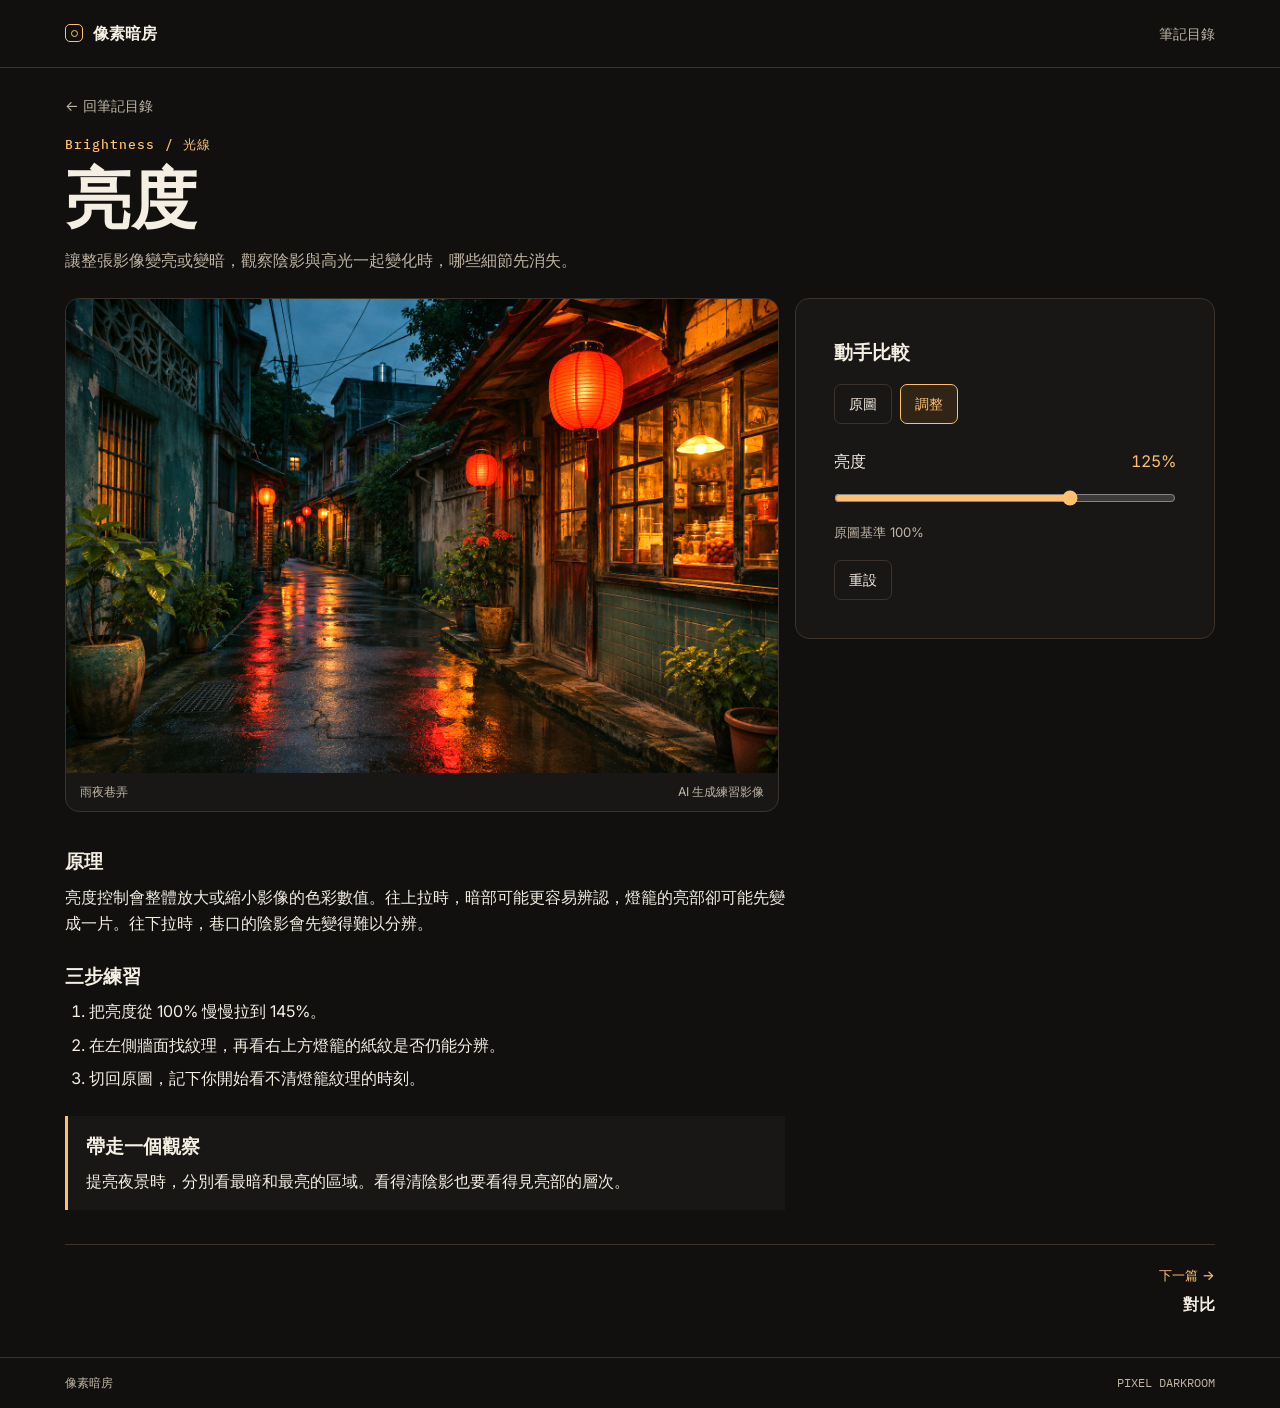
==== docs/notes/brightness/index.html @ b3c264ed "Add docs/notes/brightness files" ====
<!doctype html>
<html lang="zh-Hant">
<head>
  <meta charset="utf-8">
  <meta name="viewport" content="width=device-width, initial-scale=1">
  <meta name="description" content="讓整張影像變亮或變暗，觀察陰影與高光一起變化時，哪些細節先消失。">
  <meta name="theme-color" content="#11100f">
  <title>亮度｜像素暗房</title>
  <link rel="stylesheet" href="../../assets/style.css">
  <script defer src="../../assets/app.js"></script>
</head>
<body>
  <a class="skip" href="#main">跳到主要內容</a>
  <header class="site-header"><div class="wrap bar">
    <a class="brand" href="../../index.html"><span class="brand-mark" aria-hidden="true"></span>像素暗房</a>
    <a class="muted header-link" href="../../index.html#notes">筆記目錄</a>
  </div></header>
  <main id="main" class="wrap">
    <a class="back" href="../../index.html#notes">← 回筆記目錄</a>
    <header class="article-header">
      <p class="eyebrow mono">Brightness / 光線</p>
      <h1>亮度</h1>
      <p class="description">讓整張影像變亮或變暗，觀察陰影與高光一起變化時，哪些細節先消失。</p>
    </header>
    <section class="lab" data-lab="brightness" aria-labelledby="lab-title">
      <figure>
        <img src="../../assets/rainy-alley.jpg" alt="雨夜巷弄，紅燈籠和店內暖光倒映在濕地上。" width="1536" height="1024">
        <figcaption><span>雨夜巷弄</span><span>AI 生成練習影像</span></figcaption>
      </figure>
      <div class="controls">
        <h2 id="lab-title">動手比較</h2>
        <div class="filters" role="group" aria-label="比較影像">
          <button type="button" data-view="original" aria-pressed="false">原圖</button>
          <button type="button" data-view="adjusted" aria-pressed="true">調整</button>
        </div>
        <div class="slider-line"><label for="setting">亮度</label><output for="setting">125%</output></div>
        <input id="setting" type="range" min="55" max="155" value="125">
        <p class="muted baseline">原圖基準 100%</p>
        <button type="button" data-reset>重設</button>
        <noscript><p>啟用 JavaScript 即可調整影像。</p></noscript>
      </div>
    </section>
    <div class="reading">
      <section><h2>原理</h2><p>亮度控制會整體放大或縮小影像的色彩數值。往上拉時，暗部可能更容易辨認，燈籠的亮部卻可能先變成一片。往下拉時，巷口的陰影會先變得難以分辨。</p></section>
      <section><h2>三步練習</h2><ol><li>把亮度從 100% 慢慢拉到 145%。</li><li>在左側牆面找紋理，再看右上方燈籠的紙紋是否仍能分辨。</li><li>切回原圖，記下你開始看不清燈籠紋理的時刻。</li></ol></section>
      <section class="takeaway"><h2>帶走一個觀察</h2><p>提亮夜景時，分別看最暗和最亮的區域。看得清陰影也要看得見亮部的層次。</p></section>
    </div>
    <nav class="adjacent" aria-label="其他筆記">
      <span></span>
      <a href="../../notes/contrast/index.html"><small>下一篇 →</small>對比</a>
    </nav></main>
  <footer class="site-footer"><div class="wrap bar"><span>像素暗房</span><span class="mono">PIXEL DARKROOM</span></div></footer>
</body>
</html>
---- docs/assets/style.css ----
@import url('https://fonts.googleapis.com/css2?family=IBM+Plex+Mono:wght@400;500&family=Inter:wght@400;500;600;700;800&display=swap');

:root {
  color-scheme: dark;
  --bg: #11100f;
  --panel: #191715;
  --panel-hover: #201c18;
  --ink: #f4eee3;
  --muted: #c0b5a6;
  --accent: #ffc06d;
  --line: #3b332b;
  --radius: 14px;
  --space: clamp(18px, 3vw, 38px);
  font-family: Inter, "Noto Sans TC", "Microsoft JhengHei", sans-serif;
}

*, *::before, *::after { box-sizing: border-box; }
[hidden] { display: none !important; }
body { margin: 0; background: var(--bg); color: var(--ink); line-height: 1.65; }
a { color: inherit; text-decoration: none; }
img { display: block; width: 100%; height: auto; }
figure, p, h1, h2, h3 { margin: 0; }
button, input { font: inherit; }
button { cursor: pointer; }
:focus-visible { outline: 3px solid var(--accent); outline-offset: 4px; }
.wrap { width: min(1150px, calc(100% - var(--space) * 2)); margin-inline: auto; }
.bar { display: flex; align-items: center; justify-content: space-between; gap: 12px; }
.mono { font-family: "IBM Plex Mono", "Microsoft JhengHei", monospace; }
.muted, .description { color: var(--muted); }
.skip { position: fixed; top: 8px; left: 8px; padding: 8px 14px; background: var(--bg); transform: translateY(-180%); z-index: 5; }
.skip:focus { transform: none; }

.site-header { border-bottom: 1px solid var(--line); }
.site-header .bar { min-height: 67px; }
.brand { display: inline-flex; gap: 10px; align-items: center; font-weight: 800; }
.brand-mark { width: 18px; height: 18px; border: 1.5px solid var(--accent); border-radius: 5px; display: grid; place-items: center; }
.brand-mark::after { content: ""; width: 7px; height: 7px; border: 1.5px solid var(--accent); border-radius: 50%; }
.header-link { font-size: .9rem; }
.header-link:hover, .back:hover { color: var(--accent); }

.hero { display: grid; grid-template-columns: .8fr 1.2fr; gap: clamp(28px, 5vw, 75px); padding-block: clamp(38px, 7vw, 92px) clamp(32px, 6vw, 72px); align-items: center; }
.hero h1 { font-size: clamp(3.25rem, 6.25vw, 5.65rem); line-height: 1.12; font-weight: 800; letter-spacing: -.065em; margin-block: 12px 18px; }
.hero h1 span { color: var(--accent); }
.eyebrow { color: var(--accent); font-size: .82rem; font-weight: 500; letter-spacing: .08em; }
.intro { font-size: clamp(1.05rem, 2vw, 1.35rem); font-weight: 700; margin-bottom: 8px; }
.hero .description { max-width: 31ch; }
.primary { display: inline-flex; align-items: center; gap: 21px; margin-top: 26px; padding: 9px 16px; border-radius: 7px; color: #211509; background: var(--accent); font-weight: 700; }
.primary:hover { background: #ffdaaa; }
figure { overflow: hidden; background: var(--panel); border: 1px solid var(--line); border-radius: var(--radius); }
.hero-photo img { aspect-ratio: 1.72; object-fit: cover; }
figcaption { display: flex; flex-wrap: wrap; justify-content: space-between; gap: 4px 15px; padding: 9px 14px; color: var(--muted); font-size: .76rem; }

.catalog { padding-block: 26px 62px; border-top: 1px solid var(--line); }
.catalog-head { display: flex; align-items: baseline; justify-content: space-between; gap: 14px; }
.catalog-head h2 { font-size: clamp(1.6rem, 3vw, 2.15rem); line-height: 1.25; }
#result-count { color: var(--muted); font-size: .85rem; }
.filters { display: flex; flex-wrap: wrap; gap: 8px; margin-block: 16px; }
.filters button, [data-reset] { border: 1px solid var(--line); border-radius: 7px; background: var(--panel); color: var(--ink); padding: 7px 14px; font-size: .9rem; }
.filters button:hover, [data-reset]:hover { border-color: var(--accent); }
.filters button[aria-pressed="true"] { color: var(--accent); border-color: var(--accent); background: #302416; }
.card-grid { display: grid; grid-template-columns: repeat(3, minmax(0, 1fr)); gap: 14px; }
.card { position: relative; min-width: 0; padding: 20px; background: var(--panel); border: 1px solid var(--line); border-radius: var(--radius); }
.card:hover, .card:focus-within { background: var(--panel-hover); border-color: var(--accent); }
.card .eyebrow span { color: var(--muted); }
.card h3 { font-size: 1.6rem; line-height: 1.3; margin-block: 7px 10px; }
.card h3 span { position: absolute; top: 15px; right: 17px; color: var(--accent); font-size: 1.05rem; }
.card a::after { content: ""; position: absolute; inset: 0; }
.card .description { font-size: .93rem; }
.site-footer { border-top: 1px solid var(--line); color: var(--muted); font-size: .75rem; padding-block: 15px; }

.back { display: inline-block; margin-top: 26px; color: var(--muted); font-size: .9rem; }
.article-header { margin-block: 16px 24px; }
.article-header h1 { font-size: clamp(2.7rem, 5.5vw, 4.1rem); line-height: 1.13; margin-block: 5px 12px; }
.lab { display: grid; grid-template-columns: 1.7fr 1fr; gap: 16px; align-items: start; }
.controls { background: var(--panel); padding: var(--space); border: 1px solid var(--line); border-radius: var(--radius); }
.controls h2, .reading h2 { font-size: 1.2rem; }
.slider-line { display: flex; justify-content: space-between; align-items: center; gap: 12px; margin-top: 24px; }
output { font-variant-numeric: tabular-nums; color: var(--accent); }
input[type="range"] { display: block; width: 100%; margin: 8px 0; min-height: 32px; accent-color: var(--accent); }
.baseline { font-size: .82rem; margin-bottom: 16px; }
.reading { display: grid; gap: 24px; max-width: 72ch; margin-block: 34px; }
.reading h2 { margin-bottom: 6px; }
.reading ol { margin-block: 0; padding-inline-start: 1.5em; }
.reading li + li { margin-top: 7px; }
.takeaway { border-left: 3px solid var(--accent); background: var(--panel); padding: 15px 18px; }
.adjacent { border-top: 1px solid var(--line); padding-block: 20px 40px; display: flex; justify-content: space-between; gap: 12px; }
.adjacent a { display: grid; gap: 4px; font-weight: 700; }
.adjacent a:last-child { text-align: right; }
.adjacent small { color: var(--accent); font-weight: 500; }

@media (max-width: 740px) {
  .hero, .card-grid, .lab { grid-template-columns: 1fr; }
  .hero .description { max-width: 45ch; }
  .catalog { padding-bottom: 35px; }
  .hero-photo img { aspect-ratio: 1.5; }
}
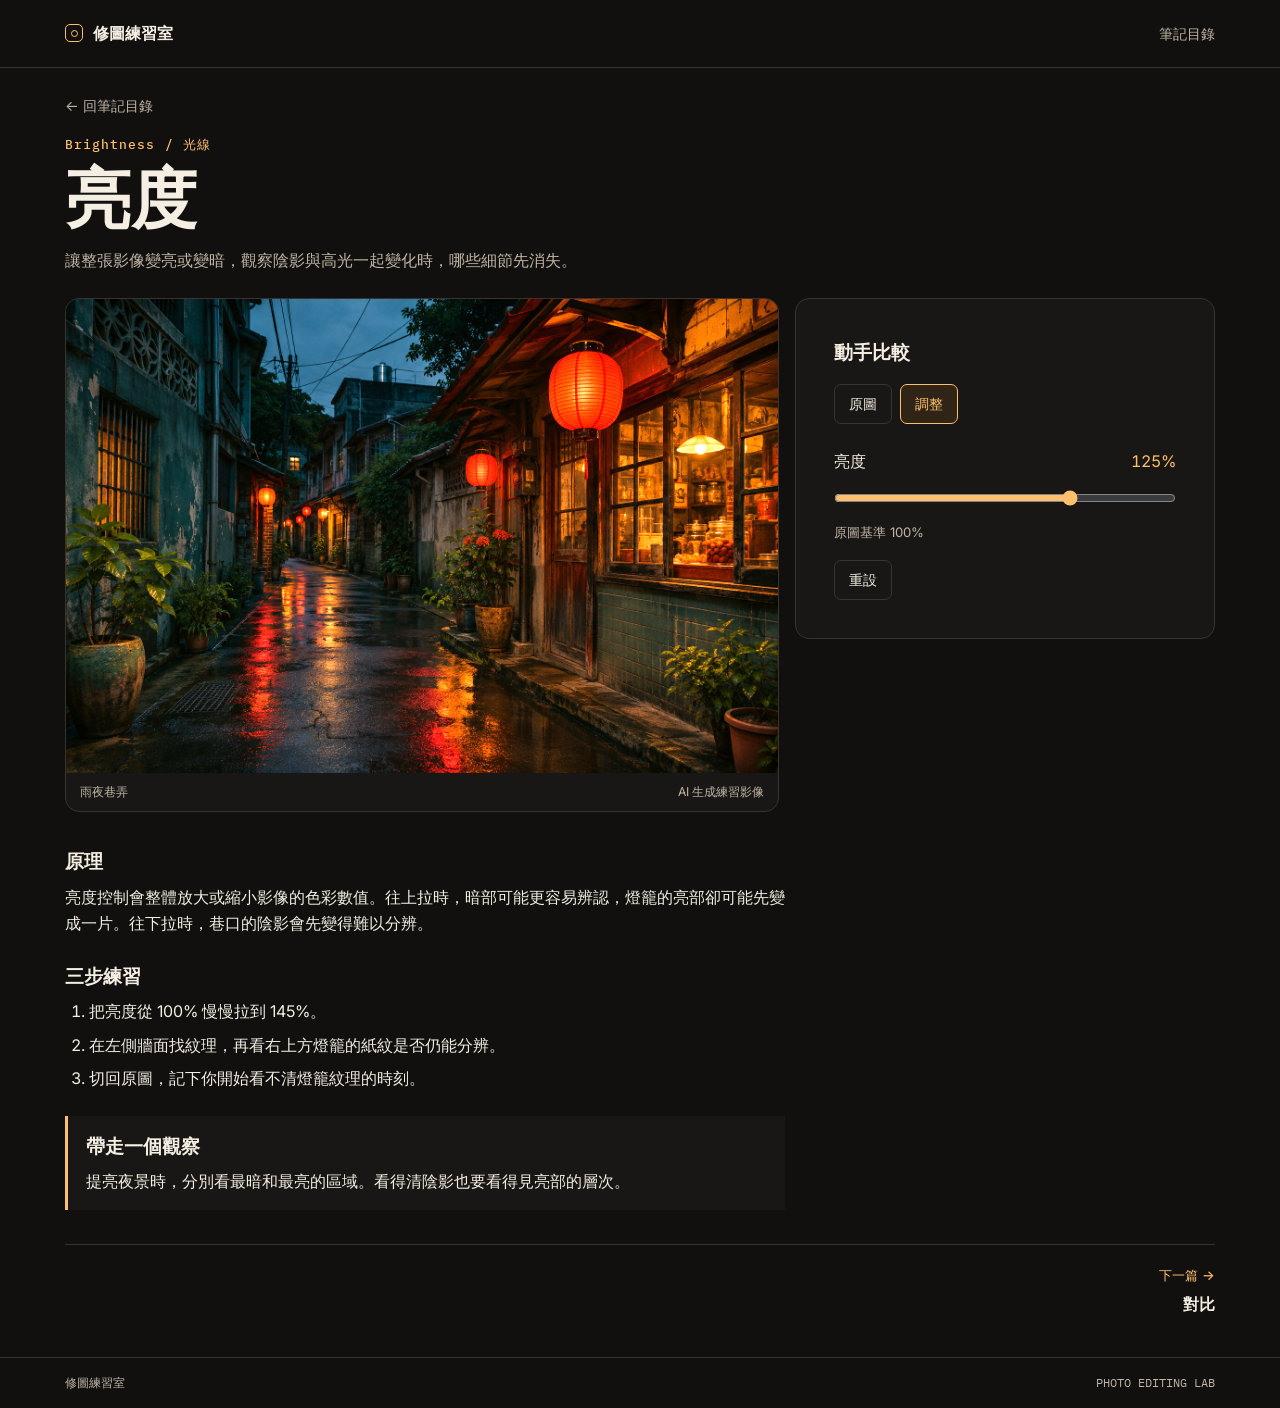
==== commit 4d8a71fa: "Rename project to Photo Editing Lab" ====
--- a/docs/notes/brightness/index.html
+++ b/docs/notes/brightness/index.html
@@ -5,14 +5,14 @@
   <meta name="viewport" content="width=device-width, initial-scale=1">
   <meta name="description" content="讓整張影像變亮或變暗，觀察陰影與高光一起變化時，哪些細節先消失。">
   <meta name="theme-color" content="#11100f">
-  <title>亮度｜像素暗房</title>
+  <title>亮度｜修圖練習室</title>
   <link rel="stylesheet" href="../../assets/style.css">
   <script defer src="../../assets/app.js"></script>
 </head>
 <body>
   <a class="skip" href="#main">跳到主要內容</a>
   <header class="site-header"><div class="wrap bar">
-    <a class="brand" href="../../index.html"><span class="brand-mark" aria-hidden="true"></span>像素暗房</a>
+    <a class="brand" href="../../index.html"><span class="brand-mark" aria-hidden="true"></span>修圖練習室</a>
     <a class="muted header-link" href="../../index.html#notes">筆記目錄</a>
   </div></header>
   <main id="main" class="wrap">
@@ -49,6 +49,6 @@
       <span></span>
       <a href="../../notes/contrast/index.html"><small>下一篇 →</small>對比</a>
     </nav></main>
-  <footer class="site-footer"><div class="wrap bar"><span>像素暗房</span><span class="mono">PIXEL DARKROOM</span></div></footer>
+  <footer class="site-footer"><div class="wrap bar"><span>修圖練習室</span><span class="mono">PHOTO EDITING LAB</span></div></footer>
 </body>
 </html>
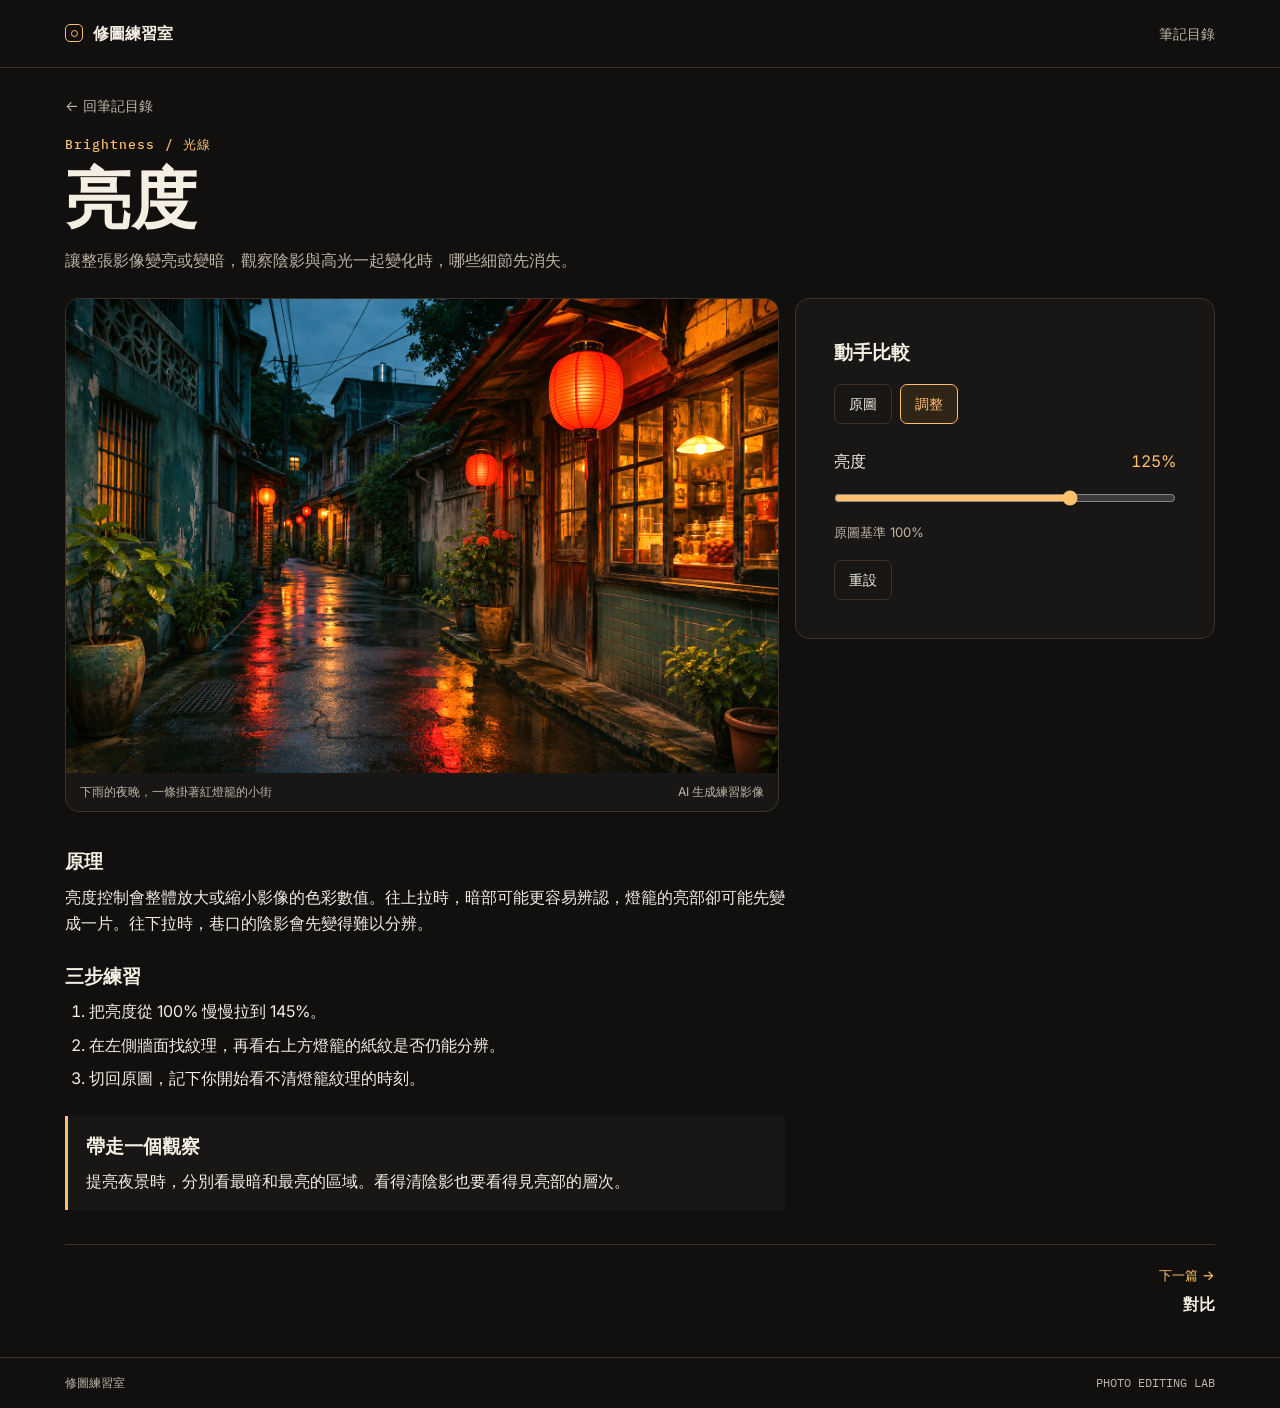
==== commit e7465c7e: "Use plain language for the practice photo caption" ====
--- a/docs/notes/brightness/index.html
+++ b/docs/notes/brightness/index.html
@@ -24,8 +24,8 @@
     </header>
     <section class="lab" data-lab="brightness" aria-labelledby="lab-title">
       <figure>
-        <img src="../../assets/rainy-alley.jpg" alt="雨夜巷弄，紅燈籠和店內暖光倒映在濕地上。" width="1536" height="1024">
-        <figcaption><span>雨夜巷弄</span><span>AI 生成練習影像</span></figcaption>
+        <img src="../../assets/rainy-alley.jpg" alt="下雨的夜晚，紅燈籠和店裡的燈光倒映在小街的路面上。" width="1536" height="1024">
+        <figcaption><span>下雨的夜晚，一條掛著紅燈籠的小街</span><span>AI 生成練習影像</span></figcaption>
       </figure>
       <div class="controls">
         <h2 id="lab-title">動手比較</h2>
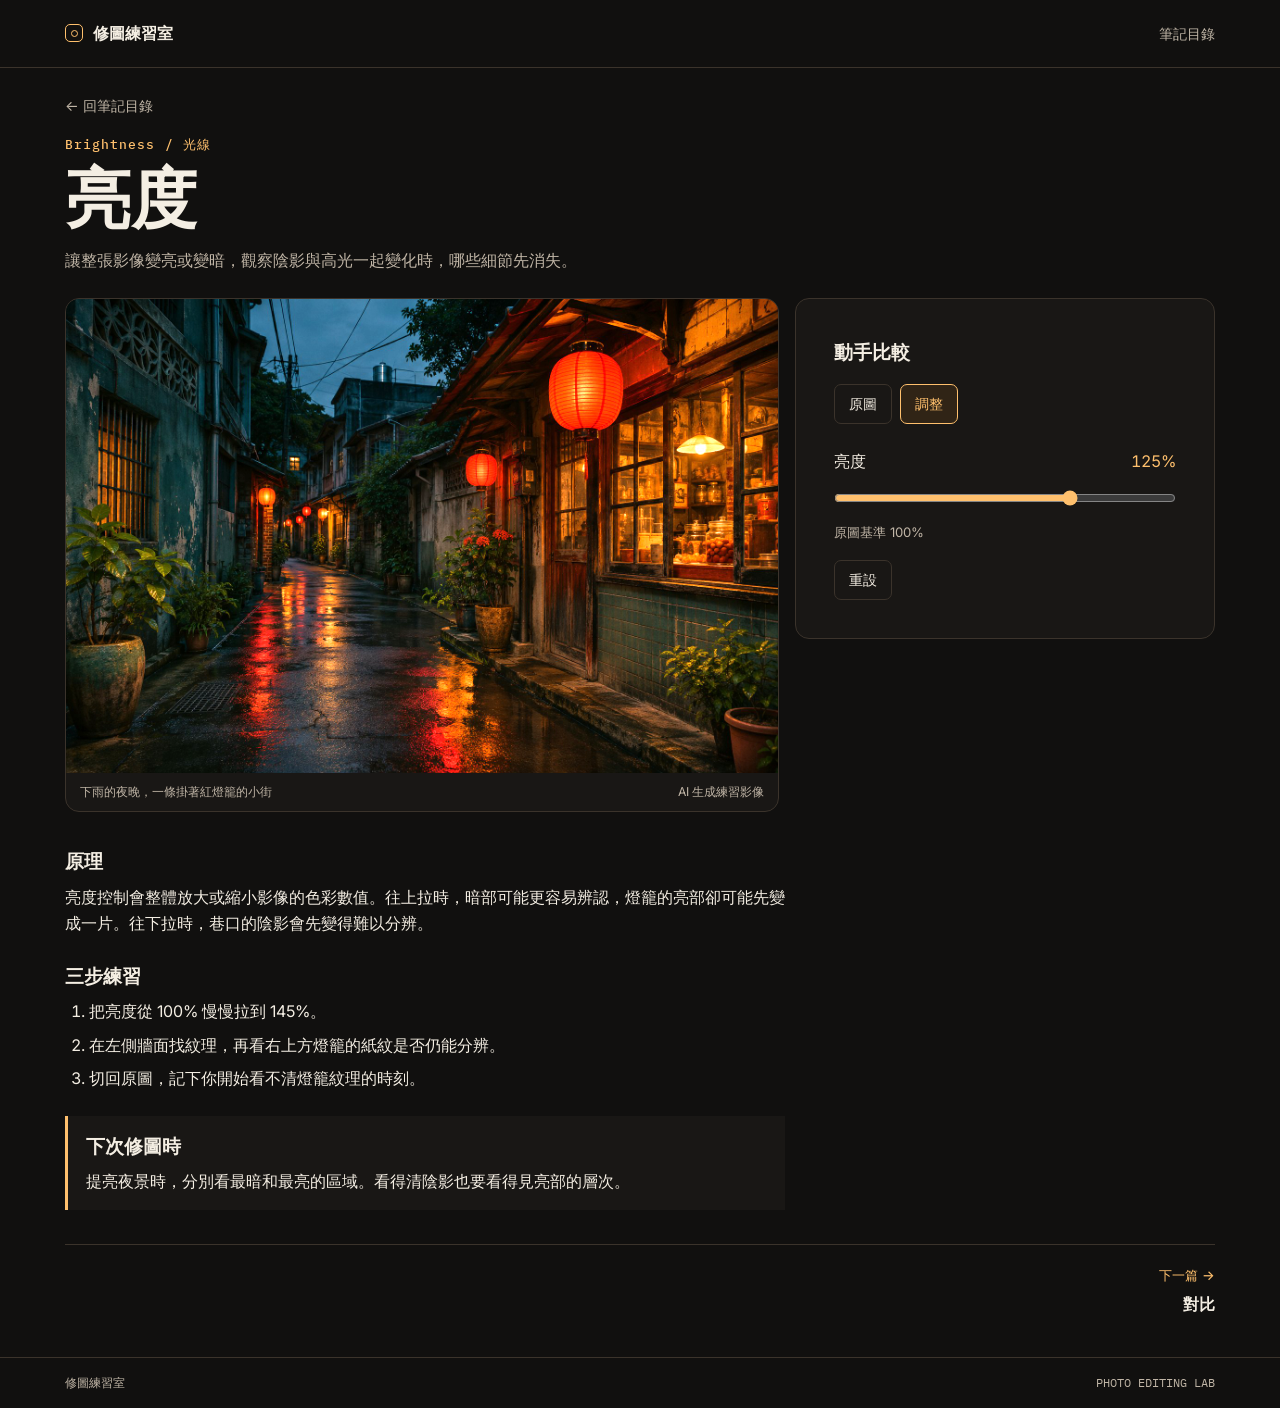
==== commit 400389cc: "Polish the project handbook and practice notes" ====
--- a/docs/notes/brightness/index.html
+++ b/docs/notes/brightness/index.html
@@ -43,7 +43,7 @@
     <div class="reading">
       <section><h2>原理</h2><p>亮度控制會整體放大或縮小影像的色彩數值。往上拉時，暗部可能更容易辨認，燈籠的亮部卻可能先變成一片。往下拉時，巷口的陰影會先變得難以分辨。</p></section>
       <section><h2>三步練習</h2><ol><li>把亮度從 100% 慢慢拉到 145%。</li><li>在左側牆面找紋理，再看右上方燈籠的紙紋是否仍能分辨。</li><li>切回原圖，記下你開始看不清燈籠紋理的時刻。</li></ol></section>
-      <section class="takeaway"><h2>帶走一個觀察</h2><p>提亮夜景時，分別看最暗和最亮的區域。看得清陰影也要看得見亮部的層次。</p></section>
+      <section class="takeaway"><h2>下次修圖時</h2><p>提亮夜景時，分別看最暗和最亮的區域。看得清陰影也要看得見亮部的層次。</p></section>
     </div>
     <nav class="adjacent" aria-label="其他筆記">
       <span></span>
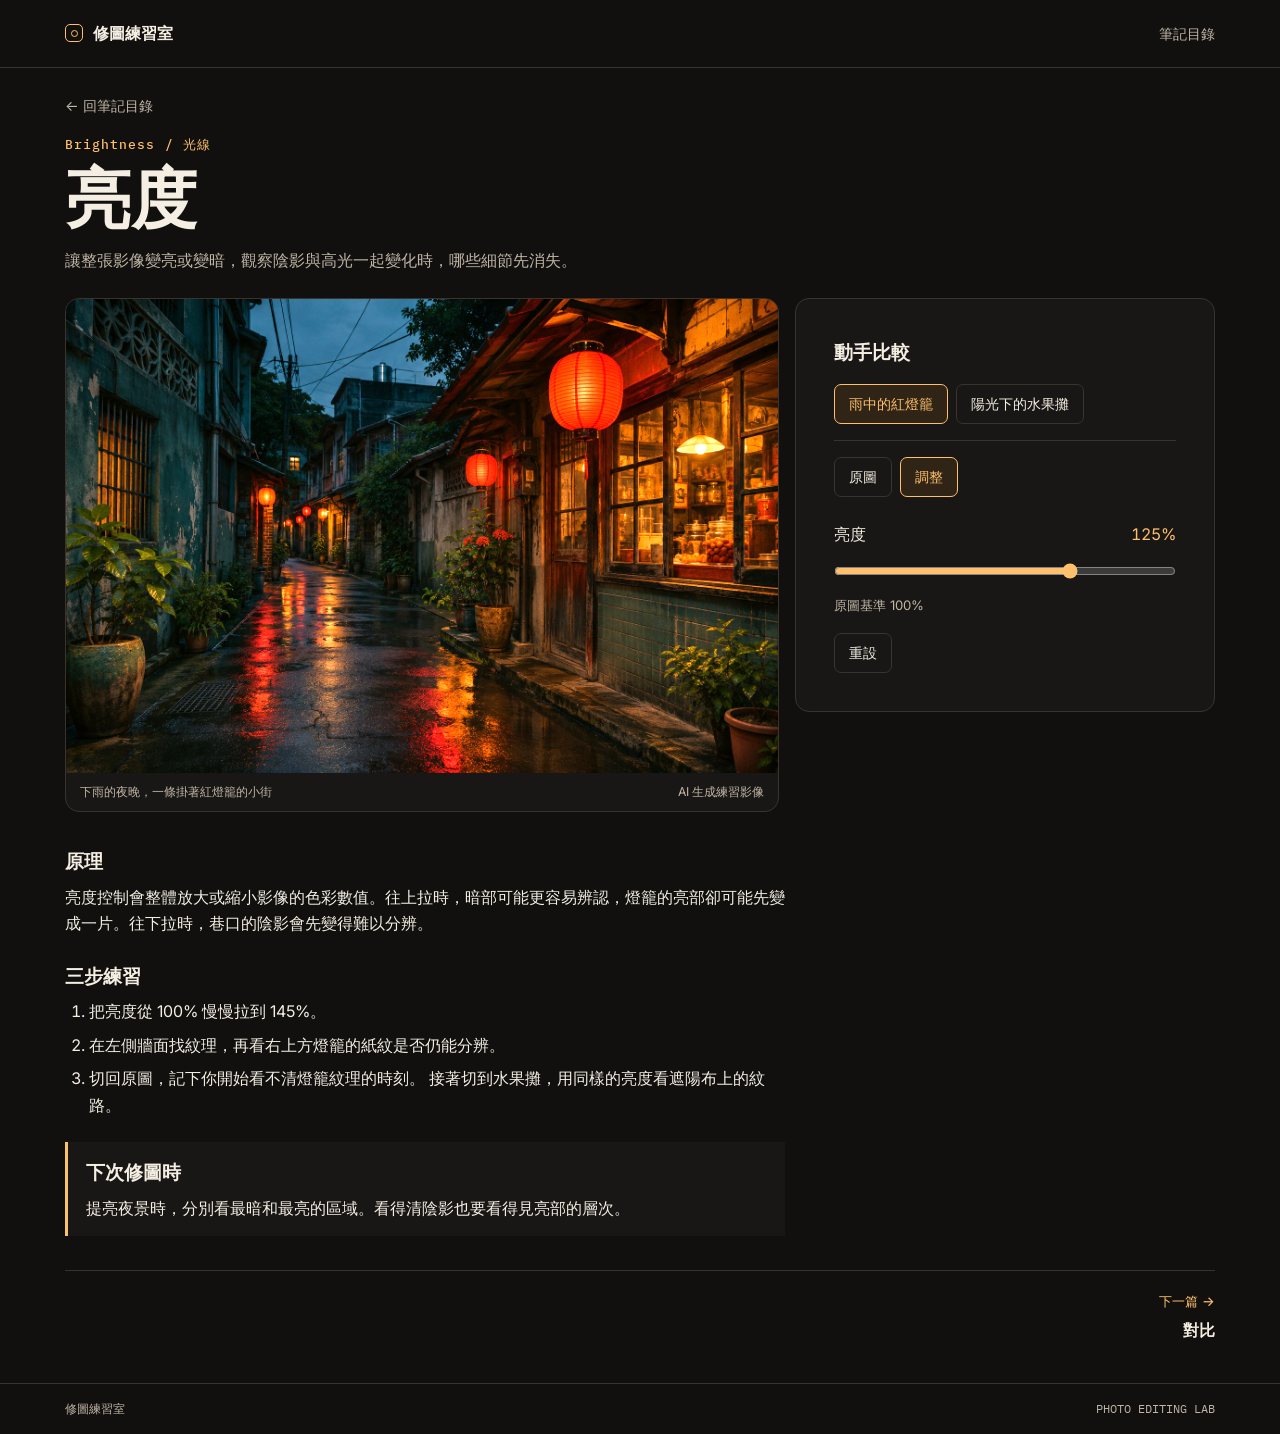
==== commit a5f2c9ed: "Add a daytime photo to the practice lab" ====
--- a/docs/notes/brightness/index.html
+++ b/docs/notes/brightness/index.html
@@ -23,12 +23,20 @@
       <p class="description">讓整張影像變亮或變暗，觀察陰影與高光一起變化時，哪些細節先消失。</p>
     </header>
     <section class="lab" data-lab="brightness" aria-labelledby="lab-title">
-      <figure>
-        <img src="../../assets/rainy-alley.jpg" alt="下雨的夜晚，紅燈籠和店裡的燈光倒映在小街的路面上。" width="1536" height="1024">
-        <figcaption><span>下雨的夜晚，一條掛著紅燈籠的小街</span><span>AI 生成練習影像</span></figcaption>
-      </figure>
+      <div class="lab-photos">
+        <figure data-practice-photo="rainy-alley.jpg">
+    <img src="../../assets/rainy-alley.jpg" alt="下雨的夜晚，紅燈籠和店裡的燈光倒映在小街的路面上。" width="1536" height="1024">
+    <figcaption><span>下雨的夜晚，一條掛著紅燈籠的小街</span><span>AI 生成練習影像</span></figcaption>
+  </figure><figure data-practice-photo="sunny-fruit-stall.jpg" hidden>
+    <img src="../../assets/sunny-fruit-stall.jpg" alt="陽光照在柳橙和火龍果上，葉子的影子落在藍綠色木窗上。" width="1536" height="1024">
+    <figcaption><span>陽光照在水果、竹籃和木窗上</span><span>AI 生成練習影像</span></figcaption>
+  </figure>
+      </div>
       <div class="controls">
         <h2 id="lab-title">動手比較</h2>
+        <div class="filters photo-options" role="group" aria-label="選擇練習照片">
+          <button type="button" data-photo="rainy-alley.jpg" aria-pressed="true">雨中的紅燈籠</button><button type="button" data-photo="sunny-fruit-stall.jpg" aria-pressed="false">陽光下的水果攤</button>
+        </div>
         <div class="filters" role="group" aria-label="比較影像">
           <button type="button" data-view="original" aria-pressed="false">原圖</button>
           <button type="button" data-view="adjusted" aria-pressed="true">調整</button>
@@ -42,7 +50,7 @@
     </section>
     <div class="reading">
       <section><h2>原理</h2><p>亮度控制會整體放大或縮小影像的色彩數值。往上拉時，暗部可能更容易辨認，燈籠的亮部卻可能先變成一片。往下拉時，巷口的陰影會先變得難以分辨。</p></section>
-      <section><h2>三步練習</h2><ol><li>把亮度從 100% 慢慢拉到 145%。</li><li>在左側牆面找紋理，再看右上方燈籠的紙紋是否仍能分辨。</li><li>切回原圖，記下你開始看不清燈籠紋理的時刻。</li></ol></section>
+      <section><h2>三步練習</h2><ol><li>把亮度從 100% 慢慢拉到 145%。</li><li>在左側牆面找紋理，再看右上方燈籠的紙紋是否仍能分辨。</li><li>切回原圖，記下你開始看不清燈籠紋理的時刻。 接著切到水果攤，用同樣的亮度看遮陽布上的紋路。</li></ol></section>
       <section class="takeaway"><h2>下次修圖時</h2><p>提亮夜景時，分別看最暗和最亮的區域。看得清陰影也要看得見亮部的層次。</p></section>
     </div>
     <nav class="adjacent" aria-label="其他筆記">
--- a/docs/assets/style.css
+++ b/docs/assets/style.css
@@ -47,7 +47,10 @@
 .primary { display: inline-flex; align-items: center; gap: 21px; margin-top: 26px; padding: 9px 16px; border-radius: 7px; color: #211509; background: var(--accent); font-weight: 700; }
 .primary:hover { background: #ffdaaa; }
 figure { overflow: hidden; background: var(--panel); border: 1px solid var(--line); border-radius: var(--radius); }
-.hero-photo img { aspect-ratio: 1.72; object-fit: cover; }
+.hero-photos { display: grid; grid-template-columns: repeat(2, minmax(0, 1fr)); gap: 12px; }
+.hero-photos img { aspect-ratio: 1.12; object-fit: cover; }
+.hero-photos figcaption { min-height: 62px; align-content: start; }
+.photo-options { padding-bottom: 16px; border-bottom: 1px solid var(--line); }
 figcaption { display: flex; flex-wrap: wrap; justify-content: space-between; gap: 4px 15px; padding: 9px 14px; color: var(--muted); font-size: .76rem; }
 
 .catalog { padding-block: 26px 62px; border-top: 1px solid var(--line); }
@@ -92,6 +95,6 @@
   .hero, .card-grid, .lab { grid-template-columns: 1fr; }
   .hero .description { max-width: 45ch; }
   .catalog { padding-bottom: 35px; }
-  .hero-photo img { aspect-ratio: 1.5; }
+  .hero-photos img { aspect-ratio: 1.2; }
 }
-
+
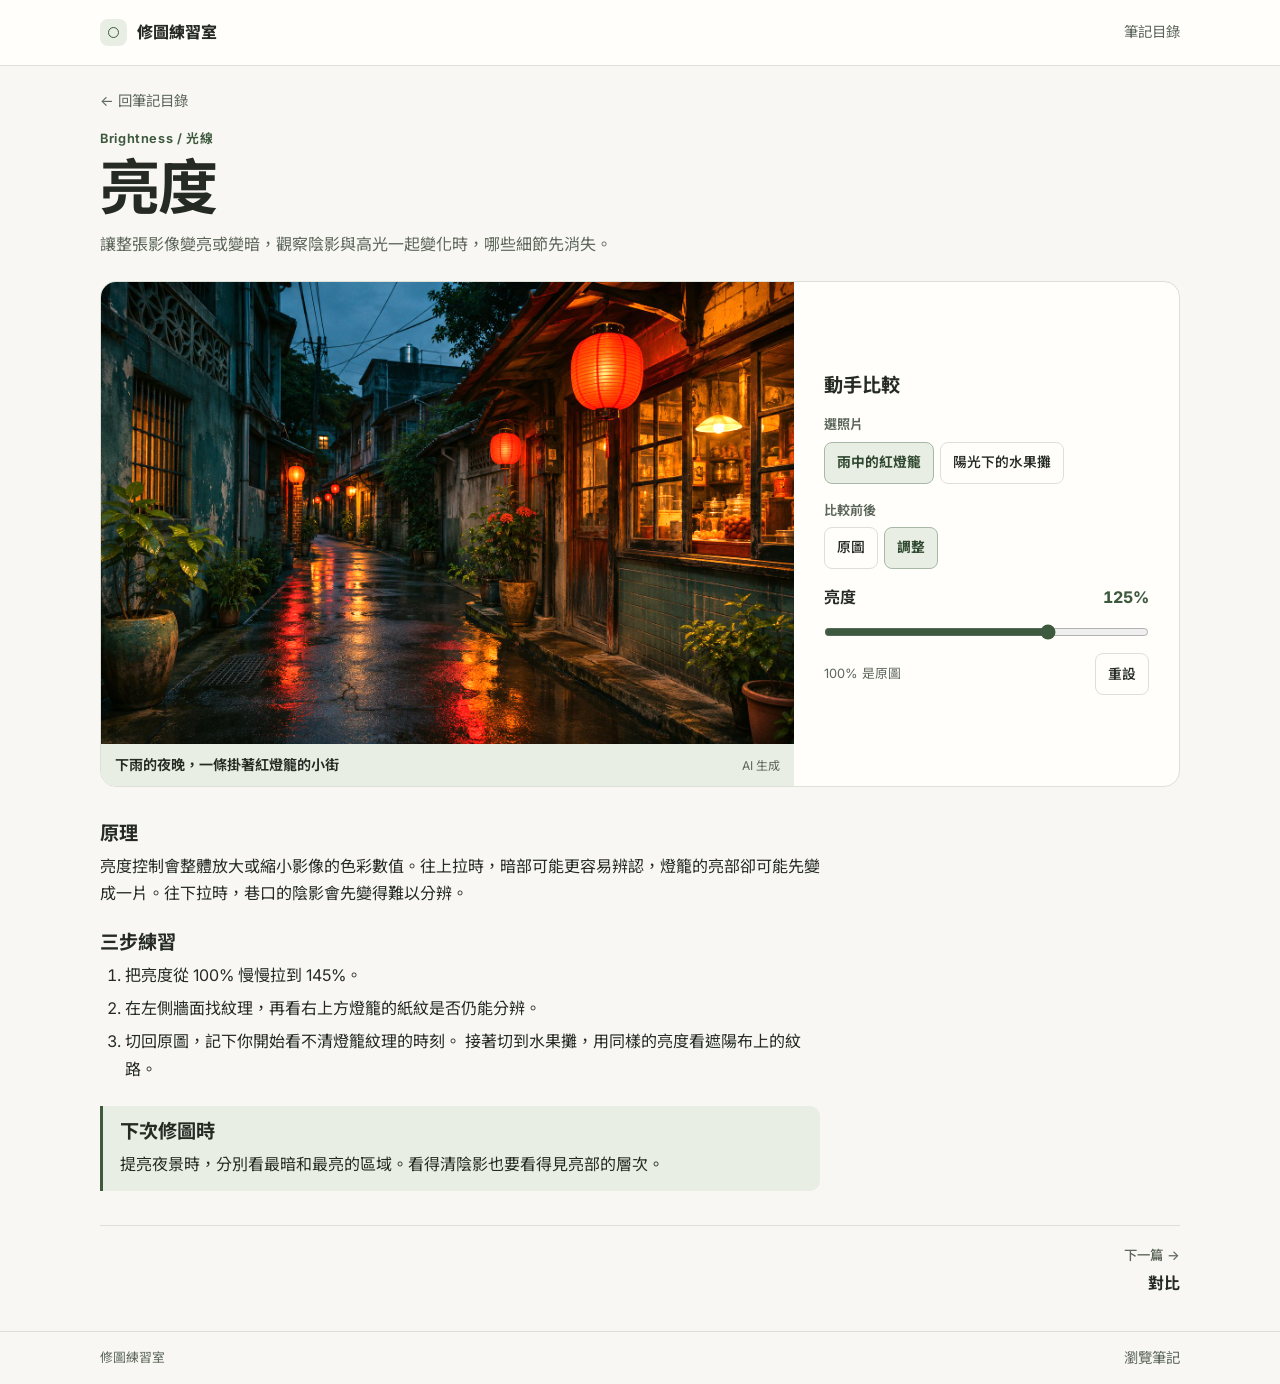
==== commit 459d7265: "Simplify the site layout and practice controls" ====
--- a/docs/notes/brightness/index.html
+++ b/docs/notes/brightness/index.html
@@ -4,7 +4,7 @@
   <meta charset="utf-8">
   <meta name="viewport" content="width=device-width, initial-scale=1">
   <meta name="description" content="讓整張影像變亮或變暗，觀察陰影與高光一起變化時，哪些細節先消失。">
-  <meta name="theme-color" content="#11100f">
+  <meta name="theme-color" content="#f8f7f3">
   <title>亮度｜修圖練習室</title>
   <link rel="stylesheet" href="../../assets/style.css">
   <script defer src="../../assets/app.js"></script>
@@ -18,7 +18,7 @@
   <main id="main" class="wrap">
     <a class="back" href="../../index.html#notes">← 回筆記目錄</a>
     <header class="article-header">
-      <p class="eyebrow mono">Brightness / 光線</p>
+      <p class="eyebrow">Brightness / 光線</p>
       <h1>亮度</h1>
       <p class="description">讓整張影像變亮或變暗，觀察陰影與高光一起變化時，哪些細節先消失。</p>
     </header>
@@ -26,25 +26,38 @@
       <div class="lab-photos">
         <figure data-practice-photo="rainy-alley.jpg">
     <img src="../../assets/rainy-alley.jpg" alt="下雨的夜晚，紅燈籠和店裡的燈光倒映在小街的路面上。" width="1536" height="1024">
-    <figcaption><span>下雨的夜晚，一條掛著紅燈籠的小街</span><span>AI 生成練習影像</span></figcaption>
+    <figcaption><span>下雨的夜晚，一條掛著紅燈籠的小街</span><span>AI 生成</span></figcaption>
   </figure><figure data-practice-photo="sunny-fruit-stall.jpg" hidden>
     <img src="../../assets/sunny-fruit-stall.jpg" alt="陽光照在柳橙和火龍果上，葉子的影子落在藍綠色木窗上。" width="1536" height="1024">
-    <figcaption><span>陽光照在水果、竹籃和木窗上</span><span>AI 生成練習影像</span></figcaption>
+    <figcaption><span>陽光照在水果、竹籃和木窗上</span><span>AI 生成</span></figcaption>
   </figure>
       </div>
       <div class="controls">
         <h2 id="lab-title">動手比較</h2>
-        <div class="filters photo-options" role="group" aria-label="選擇練習照片">
-          <button type="button" data-photo="rainy-alley.jpg" aria-pressed="true">雨中的紅燈籠</button><button type="button" data-photo="sunny-fruit-stall.jpg" aria-pressed="false">陽光下的水果攤</button>
+        <div class="control-group">
+          <p class="control-label" id="photo-label">選照片</p>
+          <div class="filters" role="group" aria-labelledby="photo-label">
+            <button type="button" data-photo="rainy-alley.jpg" aria-pressed="true">雨中的紅燈籠</button><button type="button" data-photo="sunny-fruit-stall.jpg" aria-pressed="false">陽光下的水果攤</button>
+          </div>
         </div>
-        <div class="filters" role="group" aria-label="比較影像">
-          <button type="button" data-view="original" aria-pressed="false">原圖</button>
-          <button type="button" data-view="adjusted" aria-pressed="true">調整</button>
+        <div class="control-group">
+          <p class="control-label" id="compare-label">比較前後</p>
+          <div class="filters" role="group" aria-labelledby="compare-label">
+            <button type="button" data-view="original" aria-pressed="false">原圖</button>
+            <button type="button" data-view="adjusted" aria-pressed="true">調整</button>
+          </div>
         </div>
-        <div class="slider-line"><label for="setting">亮度</label><output for="setting">125%</output></div>
-        <input id="setting" type="range" min="55" max="155" value="125">
-        <p class="muted baseline">原圖基準 100%</p>
-        <button type="button" data-reset>重設</button>
+        <div class="control-group">
+          <div class="slider-line">
+            <label for="setting">亮度</label>
+            <output for="setting">125%</output>
+          </div>
+          <input id="setting" type="range" min="55" max="155" value="125">
+          <div class="control-footer">
+            <p class="muted baseline">100% 是原圖</p>
+            <button type="button" data-reset>重設</button>
+          </div>
+        </div>
         <noscript><p>啟用 JavaScript 即可調整影像。</p></noscript>
       </div>
     </section>
@@ -57,6 +70,6 @@
       <span></span>
       <a href="../../notes/contrast/index.html"><small>下一篇 →</small>對比</a>
     </nav></main>
-  <footer class="site-footer"><div class="wrap bar"><span>修圖練習室</span><span class="mono">PHOTO EDITING LAB</span></div></footer>
+  <footer class="site-footer"><div class="wrap bar"><span>修圖練習室</span><a class="header-link" href="../../index.html#notes">瀏覽筆記</a></div></footer>
 </body>
 </html>
--- a/docs/assets/style.css
+++ b/docs/assets/style.css
@@ -1,100 +1,108 @@
-@import url('https://fonts.googleapis.com/css2?family=IBM+Plex+Mono:wght@400;500&family=Inter:wght@400;500;600;700;800&display=swap');
+@import url('https://fonts.googleapis.com/css2?family=Inter:wght@400;500;600;700&family=Noto+Sans+TC:wght@400;500;600;700;800&display=swap');
 
 :root {
-  color-scheme: dark;
-  --bg: #11100f;
-  --panel: #191715;
-  --panel-hover: #201c18;
-  --ink: #f4eee3;
-  --muted: #c0b5a6;
-  --accent: #ffc06d;
-  --line: #3b332b;
-  --radius: 14px;
-  --space: clamp(18px, 3vw, 38px);
+  color-scheme: light;
+  --bg: #f8f7f3;
+  --panel: #fffefa;
+  --ink: #252b23;
+  --muted: #5c665a;
+  --accent: #3d593e;
+  --accent-hover: #2e472f;
+  --tint: #e9eee4;
+  --line: #dce0d7;
+  --radius: 16px;
+  --space: clamp(18px, 4vw, 42px);
   font-family: Inter, "Noto Sans TC", "Microsoft JhengHei", sans-serif;
 }
 
 *, *::before, *::after { box-sizing: border-box; }
 [hidden] { display: none !important; }
-body { margin: 0; background: var(--bg); color: var(--ink); line-height: 1.65; }
+body { margin: 0; color: var(--ink); background: var(--bg); line-height: 1.7; }
 a { color: inherit; text-decoration: none; }
 img { display: block; width: 100%; height: auto; }
 figure, p, h1, h2, h3 { margin: 0; }
 button, input { font: inherit; }
 button { cursor: pointer; }
 :focus-visible { outline: 3px solid var(--accent); outline-offset: 4px; }
-.wrap { width: min(1150px, calc(100% - var(--space) * 2)); margin-inline: auto; }
+.wrap { width: min(1080px, calc(100% - var(--space) * 2)); margin-inline: auto; }
 .bar { display: flex; align-items: center; justify-content: space-between; gap: 12px; }
-.mono { font-family: "IBM Plex Mono", "Microsoft JhengHei", monospace; }
 .muted, .description { color: var(--muted); }
-.skip { position: fixed; top: 8px; left: 8px; padding: 8px 14px; background: var(--bg); transform: translateY(-180%); z-index: 5; }
+.skip { position: fixed; top: 8px; left: 8px; padding: 8px 14px; background: var(--panel); transform: translateY(-180%); z-index: 5; }
 .skip:focus { transform: none; }
 
-.site-header { border-bottom: 1px solid var(--line); }
-.site-header .bar { min-height: 67px; }
+.site-header { border-bottom: 1px solid var(--line); background: var(--panel); }
+.site-header .bar { min-height: 65px; }
 .brand { display: inline-flex; gap: 10px; align-items: center; font-weight: 800; }
-.brand-mark { width: 18px; height: 18px; border: 1.5px solid var(--accent); border-radius: 5px; display: grid; place-items: center; }
-.brand-mark::after { content: ""; width: 7px; height: 7px; border: 1.5px solid var(--accent); border-radius: 50%; }
-.header-link { font-size: .9rem; }
-.header-link:hover, .back:hover { color: var(--accent); }
+.brand-mark { width: 27px; height: 27px; border-radius: 8px; display: grid; place-items: center; background: var(--tint); }
+.brand-mark::after { content: ""; width: 11px; height: 11px; border: 1.5px solid var(--accent); border-radius: 50%; }
+.header-link, .back { font-size: .9rem; color: var(--muted); }
+.header-link:hover, .back:hover { color: var(--accent); text-decoration: underline; }
 
-.hero { display: grid; grid-template-columns: .8fr 1.2fr; gap: clamp(28px, 5vw, 75px); padding-block: clamp(38px, 7vw, 92px) clamp(32px, 6vw, 72px); align-items: center; }
-.hero h1 { font-size: clamp(3.25rem, 6.25vw, 5.65rem); line-height: 1.12; font-weight: 800; letter-spacing: -.065em; margin-block: 12px 18px; }
-.hero h1 span { color: var(--accent); }
-.eyebrow { color: var(--accent); font-size: .82rem; font-weight: 500; letter-spacing: .08em; }
-.intro { font-size: clamp(1.05rem, 2vw, 1.35rem); font-weight: 700; margin-bottom: 8px; }
-.hero .description { max-width: 31ch; }
-.primary { display: inline-flex; align-items: center; gap: 21px; margin-top: 26px; padding: 9px 16px; border-radius: 7px; color: #211509; background: var(--accent); font-weight: 700; }
-.primary:hover { background: #ffdaaa; }
+.hero { padding-block: clamp(32px, 4vw, 49px) clamp(28px, 4vw, 43px); }
+.hero-copy { text-align: center; }
+.hero h1 { font-size: clamp(2.55rem, 6vw, 4.6rem); line-height: 1.14; font-weight: 800; letter-spacing: -.055em; }
+.hero .description { max-width: 31em; margin: 15px auto 0; font-size: clamp(.96rem, 2vw, 1.08rem); text-wrap: pretty; }
+.primary { display: inline-flex; align-items: center; gap: 18px; margin-top: 22px; padding: 8px 16px; min-height: 44px; border-radius: 8px; color: #fff; background: var(--accent); font-weight: 650; }
+.primary:hover { background: var(--accent-hover); }
+.eyebrow { color: var(--accent); font-size: .8rem; font-weight: 650; letter-spacing: .05em; }
 figure { overflow: hidden; background: var(--panel); border: 1px solid var(--line); border-radius: var(--radius); }
-.hero-photos { display: grid; grid-template-columns: repeat(2, minmax(0, 1fr)); gap: 12px; }
-.hero-photos img { aspect-ratio: 1.12; object-fit: cover; }
-.hero-photos figcaption { min-height: 62px; align-content: start; }
-.photo-options { padding-bottom: 16px; border-bottom: 1px solid var(--line); }
-figcaption { display: flex; flex-wrap: wrap; justify-content: space-between; gap: 4px 15px; padding: 9px 14px; color: var(--muted); font-size: .76rem; }
+.hero-photos { display: grid; grid-template-columns: repeat(2, minmax(0, 1fr)); gap: 12px; margin-top: clamp(24px, 3vw, 34px); }
+.hero-photos img { aspect-ratio: 16 / 9; object-fit: cover; }
+figcaption { display: flex; flex-wrap: wrap; align-items: baseline; justify-content: space-between; gap: 2px 10px; padding: 9px 14px; color: var(--muted); font-size: .75rem; }
+figcaption > :first-child { color: var(--ink); font-size: .88rem; font-weight: 650; }
 
-.catalog { padding-block: 26px 62px; border-top: 1px solid var(--line); }
-.catalog-head { display: flex; align-items: baseline; justify-content: space-between; gap: 14px; }
-.catalog-head h2 { font-size: clamp(1.6rem, 3vw, 2.15rem); line-height: 1.25; }
-#result-count { color: var(--muted); font-size: .85rem; }
-.filters { display: flex; flex-wrap: wrap; gap: 8px; margin-block: 16px; }
-.filters button, [data-reset] { border: 1px solid var(--line); border-radius: 7px; background: var(--panel); color: var(--ink); padding: 7px 14px; font-size: .9rem; }
+.catalog { padding-block: 24px 60px; border-top: 1px solid var(--line); scroll-margin-top: 14px; }
+.catalog-head { display: flex; flex-wrap: wrap; align-items: center; justify-content: space-between; gap: 10px 20px; margin-bottom: 14px; }
+.catalog-head h2 { font-size: clamp(1.6rem, 3vw, 2rem); line-height: 1.25; }
+.catalog-title { display: flex; align-items: baseline; gap: 12px; }
+#result-count { color: var(--muted); font-size: .82rem; white-space: nowrap; }
+.filters { display: flex; flex-wrap: wrap; gap: 6px; }
+.filters button, [data-reset] { min-height: 42px; border: 1px solid var(--line); border-radius: 8px; background: var(--panel); color: var(--ink); padding: 6px 12px; font-size: .86rem; font-weight: 550; }
 .filters button:hover, [data-reset]:hover { border-color: var(--accent); }
-.filters button[aria-pressed="true"] { color: var(--accent); border-color: var(--accent); background: #302416; }
-.card-grid { display: grid; grid-template-columns: repeat(3, minmax(0, 1fr)); gap: 14px; }
-.card { position: relative; min-width: 0; padding: 20px; background: var(--panel); border: 1px solid var(--line); border-radius: var(--radius); }
-.card:hover, .card:focus-within { background: var(--panel-hover); border-color: var(--accent); }
-.card .eyebrow span { color: var(--muted); }
-.card h3 { font-size: 1.6rem; line-height: 1.3; margin-block: 7px 10px; }
-.card h3 span { position: absolute; top: 15px; right: 17px; color: var(--accent); font-size: 1.05rem; }
+.filters button[aria-pressed="true"] { color: var(--accent-hover); border-color: #a9b8a6; background: var(--tint); font-weight: 700; }
+.card-grid { display: grid; grid-template-columns: repeat(3, minmax(0, 1fr)); gap: 12px; }
+.card { position: relative; min-width: 0; padding: 18px 19px; background: var(--panel); border: 1px solid var(--line); border-radius: var(--radius); }
+.card:hover, .card:focus-within { border-color: var(--accent); background: #f2f5ef; }
+.card h3 { font-size: 1.42rem; line-height: 1.25; margin-bottom: 4px; }
+.card h3 span { position: absolute; top: 14px; right: 18px; color: var(--accent); font-size: 1.16rem; }
 .card a::after { content: ""; position: absolute; inset: 0; }
-.card .description { font-size: .93rem; }
-.site-footer { border-top: 1px solid var(--line); color: var(--muted); font-size: .75rem; padding-block: 15px; }
+.card .description { font-size: .9rem; }
+.card .eyebrow { margin-bottom: 8px; }
+.site-footer { border-top: 1px solid var(--line); color: var(--muted); font-size: .8rem; padding-block: 14px; }
 
-.back { display: inline-block; margin-top: 26px; color: var(--muted); font-size: .9rem; }
-.article-header { margin-block: 16px 24px; }
-.article-header h1 { font-size: clamp(2.7rem, 5.5vw, 4.1rem); line-height: 1.13; margin-block: 5px 12px; }
-.lab { display: grid; grid-template-columns: 1.7fr 1fr; gap: 16px; align-items: start; }
-.controls { background: var(--panel); padding: var(--space); border: 1px solid var(--line); border-radius: var(--radius); }
-.controls h2, .reading h2 { font-size: 1.2rem; }
-.slider-line { display: flex; justify-content: space-between; align-items: center; gap: 12px; margin-top: 24px; }
-output { font-variant-numeric: tabular-nums; color: var(--accent); }
-input[type="range"] { display: block; width: 100%; margin: 8px 0; min-height: 32px; accent-color: var(--accent); }
-.baseline { font-size: .82rem; margin-bottom: 16px; }
-.reading { display: grid; gap: 24px; max-width: 72ch; margin-block: 34px; }
+.back { display: inline-block; margin-top: 23px; }
+.article-header { margin-block: 14px 23px; }
+.article-header h1 { font-size: clamp(2.55rem, 5vw, 3.75rem); line-height: 1.18; margin-block: 2px 8px; letter-spacing: -.04em; }
+.lab { display: grid; grid-template-columns: minmax(0, 1.8fr) minmax(0, 1fr); align-items: stretch; overflow: hidden; background: var(--panel); border: 1px solid var(--line); border-radius: var(--radius); }
+.lab-photos { display: grid; align-items: center; background: var(--tint); }
+.lab figure { border: 0; border-radius: 0; background: transparent; }
+.lab img { aspect-ratio: 3 / 2; object-fit: contain; background: #26302a; }
+.controls { display: grid; align-content: center; gap: 15px; padding: clamp(15px, 2.6vw, 30px); }
+.controls h2, .reading h2 { font-size: 1.2rem; line-height: 1.35; }
+.control-group { display: grid; gap: 6px; }
+.control-label { color: var(--muted); font-size: .82rem; font-weight: 650; }
+.slider-line, .control-footer { display: flex; flex-wrap: wrap; justify-content: space-between; align-items: center; gap: 6px 12px; }
+.slider-line label { font-weight: 650; }
+output { font-variant-numeric: tabular-nums; font-weight: 750; color: var(--accent); }
+input[type="range"] { display: block; width: 100%; margin: 0; min-height: 30px; accent-color: var(--accent); cursor: pointer; }
+.baseline { font-size: .8rem; }
+.reading { display: grid; gap: 23px; max-width: 720px; margin-block: 34px; }
 .reading h2 { margin-bottom: 6px; }
-.reading ol { margin-block: 0; padding-inline-start: 1.5em; }
-.reading li + li { margin-top: 7px; }
-.takeaway { border-left: 3px solid var(--accent); background: var(--panel); padding: 15px 18px; }
-.adjacent { border-top: 1px solid var(--line); padding-block: 20px 40px; display: flex; justify-content: space-between; gap: 12px; }
-.adjacent a { display: grid; gap: 4px; font-weight: 700; }
+.reading ol { margin-block: 0; padding-inline-start: 1.55em; }
+.reading li + li { margin-top: 6px; }
+.takeaway { border-left: 3px solid var(--accent); background: var(--tint); border-radius: 0 10px 10px 0; padding: 13px 17px; }
+.adjacent { border-top: 1px solid var(--line); padding-block: 18px 34px; display: flex; justify-content: space-between; gap: 12px; }
+.adjacent a { display: grid; gap: 3px; font-weight: 700; }
 .adjacent a:last-child { text-align: right; }
-.adjacent small { color: var(--accent); font-weight: 500; }
+.adjacent a:hover { color: var(--accent); text-decoration: underline; }
+.adjacent small { color: var(--muted); font-weight: 500; }
 
 @media (max-width: 740px) {
-  .hero, .card-grid, .lab { grid-template-columns: 1fr; }
-  .hero .description { max-width: 45ch; }
+  .card-grid, .lab { grid-template-columns: 1fr; }
+  .hero-photos { gap: 8px; }
+  .hero-photos img { aspect-ratio: 4 / 3; }
+  .hero-photos figure { border-radius: 11px; }
+  .hero-photos figcaption { padding-inline: 8px; }
   .catalog { padding-bottom: 35px; }
-  .hero-photos img { aspect-ratio: 1.2; }
+  .lab-photos { border-bottom: 1px solid var(--line); }
 }
-
